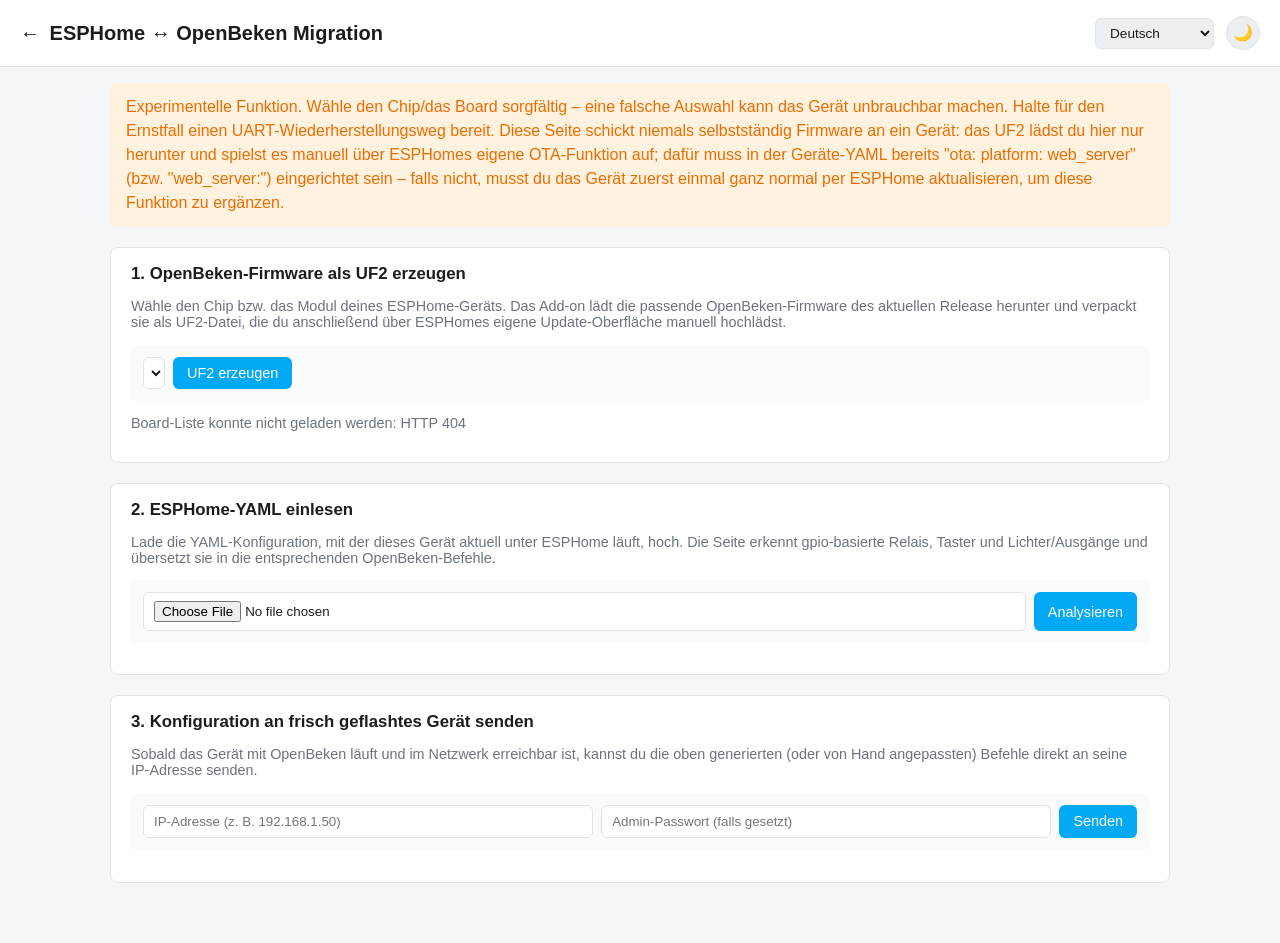
==== openbk7231t_manager/app/migrate.html @ b78ca2b4 "Add files via upload ## [1.4.0] - 2026-09-20  Added New "ESPHome ↔ OpenBeken" page (linked from t" ====
<!doctype html>
<html lang="de">
<head>
  <meta charset="utf-8">
  <meta name="viewport" content="width=device-width, initial-scale=1">
  <title>OpenBK7231T Manager - ESPHome-Migration</title>
  <link rel="stylesheet" href="static/style.css">
</head>
<body>
  <header class="topbar">
    <h1><a id="back-link" href="./" class="back-link" data-i18n-title="backToDevices" title="Zurück zur Geräteliste">←</a> <span data-i18n="migrateTitle">ESPHome ↔ OpenBeken Migration</span></h1>
    <div class="topbar-actions">
      <select id="lang-select" class="lang-select" title="Sprache / Language">
        <option value="de">Deutsch</option>
        <option value="en">English</option>
        <option value="en-US">English (US)</option>
        <option value="fr">Français</option>
        <option value="es">Español</option>
        <option value="pt">Português</option>
      </select>
      <button id="btn-theme-toggle" class="theme-toggle" type="button" data-i18n-title="themeToggle" title="Hell/Dunkel umschalten">🌙</button>
    </div>
  </header>

  <main>
    <section id="banner-warning" class="banner banner-warning">
      <span data-i18n="migrateWarning">
        Experimentelle Funktion. Wähle den Chip/das Board sorgfältig - eine
        falsche Auswahl kann das Gerät unbrauchbar machen. Halte für den
        Ernstfall einen UART-Wiederherstellungsweg bereit. Diese Seite
        schickt niemals selbstständig Firmware an ein Gerät: das UF2 lädst
        du hier nur herunter und spielst es manuell über ESPHomes eigene
        OTA-Funktion auf; dafür muss in der Geräte-YAML bereits
        "ota: platform: web_server" (bzw. "web_server:") eingerichtet sein
        - falls nicht, musst du das Gerät zuerst einmal ganz normal per
        ESPHome aktualisieren, um diese Funktion zu ergänzen.
      </span>
    </section>

    <section class="panel">
      <div class="panel-header">
        <h2 data-i18n="uf2Header">1. OpenBeken-Firmware als UF2 erzeugen</h2>
      </div>
      <p class="muted" data-i18n="uf2Intro">
        Wähle den Chip bzw. das Modul deines ESPHome-Geräts. Das Add-on lädt
        die passende OpenBeken-Firmware des aktuellen Release herunter und
        verpackt sie als UF2-Datei, die du anschließend über ESPHomes
        eigene Update-Oberfläche manuell hochlädst.
      </p>
      <div class="add-device-form">
        <select id="board-select"></select>
        <button id="btn-build-uf2" class="btn btn-primary" data-i18n="uf2Build">UF2 erzeugen</button>
      </div>
      <p id="uf2-status" class="muted"></p>
      <div id="uf2-result" hidden>
        <p><a id="uf2-download-link" class="btn btn-secondary" href="#" data-i18n="uf2Download">UF2 herunterladen</a></p>
        <ol class="instructions-list" data-i18n-html="uf2Instructions"></ol>
      </div>
    </section>

    <section class="panel">
      <div class="panel-header">
        <h2 data-i18n="yamlHeader">2. ESPHome-YAML einlesen</h2>
      </div>
      <p class="muted" data-i18n="yamlIntro">
        Lade die YAML-Konfiguration, mit der dieses Gerät aktuell unter
        ESPHome läuft, hoch. Die Seite erkennt gpio-basierte Relais,
        Taster und Lichter/Ausgänge und übersetzt sie in die entsprechenden
        OpenBeken-Befehle.
      </p>
      <div class="add-device-form">
        <input type="file" id="yaml-file" accept=".yaml,.yml,text/yaml">
        <button id="btn-parse-yaml" class="btn btn-primary" data-i18n="yamlAnalyze">Analysieren</button>
      </div>
      <p id="yaml-status" class="muted"></p>

      <div id="yaml-result" hidden>
        <div class="table-scroll">
          <table class="device-table">
            <thead>
              <tr>
                <th data-i18n="colPin">Pin</th>
                <th data-i18n="colRole">Rolle</th>
                <th data-i18n="colChannel">Kanal</th>
                <th data-i18n="colSource">Quelle</th>
              </tr>
            </thead>
            <tbody id="pin-rows"></tbody>
          </table>
        </div>

        <p id="yaml-warnings-title" class="muted" hidden data-i18n="yamlWarningsTitle">Nicht automatisch übersetzt:</p>
        <ul id="yaml-warnings"></ul>

        <p data-i18n="yamlCommandsLabel">Generierte Befehle (bei Bedarf vor dem Senden anpassen):</p>
        <textarea id="commands-textarea" class="commands-textarea" rows="6"></textarea>
        <div class="panel-actions">
          <button id="btn-copy-commands" class="btn btn-secondary" data-i18n="copyToClipboard">In Zwischenablage kopieren</button>
        </div>
      </div>
    </section>

    <section class="panel">
      <div class="panel-header">
        <h2 data-i18n="applyHeader">3. Konfiguration an frisch geflashtes Gerät senden</h2>
      </div>
      <p class="muted" data-i18n="applyIntro">
        Sobald das Gerät mit OpenBeken läuft und im Netzwerk erreichbar
        ist, kannst du die oben generierten (oder von Hand angepassten)
        Befehle direkt an seine IP-Adresse senden.
      </p>
      <div class="add-device-form">
        <input type="text" id="apply-ip" data-i18n-placeholder="applyIpPlaceholder" placeholder="IP-Adresse (z. B. 192.168.1.50)">
        <input type="password" id="apply-password" data-i18n-placeholder="applyPasswordPlaceholder" placeholder="Admin-Passwort (falls gesetzt)">
        <button id="btn-apply-config" class="btn btn-primary" data-i18n="applySend">Senden</button>
      </div>
      <ul id="apply-results"></ul>
    </section>
  </main>

  <script src="static/migrate.js"></script>
</body>
</html>
---- openbk7231t_manager/app/static/style.css ----
:root {
  --bg: #f5f6f8;
  --panel-bg: #ffffff;
  --text: #1c1c1c;
  --muted: #6b7280;
  --border: #e2e4e8;
  --primary: #03a9f4;
  --primary-dark: #0288d1;
  --danger: #d32f2f;
  --danger-bg: #fdecea;
  --danger-bg-hover: #fbd9d5;
  --success: #2e7d32;
  --success-bg: #e8f5e9;
  --warning: #ed6c02;
  --warning-bg: #fff3e0;
  --info-bg: #e3f2fd;
  --info-text: #01579b;
  --input-bg: #ffffff;
  --secondary-bg: #eceff1;
  --secondary-bg-hover: #dfe3e6;
  --form-bg: #fafafa;
  --overlay: rgba(0, 0, 0, 0.5);
  --shadow: rgba(0, 0, 0, 0.2);
}

/* Dark palette: applied when the OS/browser prefers dark AND the user
   hasn't explicitly chosen "light" with the toggle, or when the user has
   explicitly chosen "dark" with the toggle (data-theme attribute wins). */
@media (prefers-color-scheme: dark) {
  :root:not([data-theme="light"]) {
    --bg: #14161a;
    --panel-bg: #1e2126;
    --text: #e8eaed;
    --muted: #9aa0a6;
    --border: #33373e;
    --primary: #29b6f6;
    --primary-dark: #4fc3f7;
    --danger: #f28b82;
    --danger-bg: #3a2323;
    --danger-bg-hover: #4a2b2b;
    --success: #81c995;
    --success-bg: #1e3327;
    --warning: #fdd663;
    --warning-bg: #3a2f16;
    --info-bg: #1a2c3d;
    --info-text: #8ab4f8;
    --input-bg: #2a2e35;
    --secondary-bg: #2a2e35;
    --secondary-bg-hover: #34383f;
    --form-bg: #23262c;
    --overlay: rgba(0, 0, 0, 0.65);
    --shadow: rgba(0, 0, 0, 0.5);
  }
}

:root[data-theme="dark"] {
  --bg: #14161a;
  --panel-bg: #1e2126;
  --text: #e8eaed;
  --muted: #9aa0a6;
  --border: #33373e;
  --primary: #29b6f6;
  --primary-dark: #4fc3f7;
  --danger: #f28b82;
  --danger-bg: #3a2323;
  --danger-bg-hover: #4a2b2b;
  --success: #81c995;
  --success-bg: #1e3327;
  --warning: #fdd663;
  --warning-bg: #3a2f16;
  --info-bg: #1a2c3d;
  --info-text: #8ab4f8;
  --input-bg: #2a2e35;
  --secondary-bg: #2a2e35;
  --secondary-bg-hover: #34383f;
  --form-bg: #23262c;
  --overlay: rgba(0, 0, 0, 0.65);
  --shadow: rgba(0, 0, 0, 0.5);
}

* { box-sizing: border-box; }

body {
  margin: 0;
  font-family: -apple-system, BlinkMacSystemFont, "Segoe UI", Roboto, sans-serif;
  background: var(--bg);
  color: var(--text);
  transition: background-color 0.15s ease, color 0.15s ease;
}

.topbar {
  display: flex;
  align-items: center;
  justify-content: space-between;
  padding: 16px 20px;
  background: var(--panel-bg);
  border-bottom: 1px solid var(--border);
}

.topbar h1 { font-size: 1.25rem; margin: 0; }
.back-link { color: var(--text); text-decoration: none; margin-right: 4px; }
.back-link:hover { text-decoration: underline; }
.topbar-actions { display: flex; align-items: center; gap: 12px; }

.theme-toggle {
  display: inline-flex;
  align-items: center;
  justify-content: center;
  width: 34px;
  height: 34px;
  border-radius: 50%;
  border: 1px solid var(--border);
  background: var(--secondary-bg);
  color: var(--text);
  cursor: pointer;
  font-size: 1rem;
  line-height: 1;
}
.theme-toggle:hover { background: var(--secondary-bg-hover); }

.lang-select {
  padding: 6px 10px;
  border-radius: 6px;
  border: 1px solid var(--border);
  background: var(--secondary-bg);
  color: var(--text);
  font-size: 0.85rem;
  cursor: pointer;
}

main { padding: 16px 20px 40px; max-width: 1100px; margin: 0 auto; }

.panel {
  background: var(--panel-bg);
  border: 1px solid var(--border);
  border-radius: 8px;
  padding: 16px 20px;
  margin-bottom: 20px;
}

.panel-header {
  display: flex;
  align-items: center;
  justify-content: space-between;
  margin-bottom: 12px;
  flex-wrap: wrap;
  gap: 8px;
}
.panel-header h2 { font-size: 1.05rem; margin: 0; }
.panel-actions { display: flex; gap: 8px; flex-wrap: wrap; }

.btn {
  border: none;
  border-radius: 6px;
  padding: 8px 14px;
  font-size: 0.9rem;
  cursor: pointer;
  font-family: inherit;
}
a.btn { text-decoration: none; display: inline-flex; align-items: center; }
.btn-primary { background: var(--primary); color: white; }
.btn-primary:hover { background: var(--primary-dark); }
.btn-secondary { background: var(--secondary-bg); color: var(--text); }
.btn-secondary:hover { background: var(--secondary-bg-hover); }
.btn-link { background: transparent; color: var(--primary); }
.btn-danger { background: var(--danger-bg); color: var(--danger); }
.btn-danger:hover { background: var(--danger-bg-hover); }
.btn:disabled { opacity: 0.55; cursor: default; }
.btn-small { padding: 5px 10px; font-size: 0.8rem; }

.badge {
  background: var(--secondary-bg);
  border-radius: 999px;
  padding: 4px 12px;
  font-size: 0.85rem;
  color: var(--muted);
}
.badge-button {
  border: none;
  font: inherit;
  cursor: pointer;
}
.badge-button:hover { background: var(--secondary-bg-hover); }

.banner {
  border-radius: 8px;
  padding: 12px 16px;
  margin-bottom: 20px;
  display: flex;
  align-items: center;
  justify-content: space-between;
  gap: 12px;
}
.banner-info { background: var(--info-bg); color: var(--info-text); }
.banner-warning { background: var(--warning-bg); color: var(--warning); line-height: 1.5; }
/* Author rules setting display:flex on .banner would otherwise win over the
   browser's built-in "[hidden] { display: none }" rule even though the
   selector specificity is tied, because author stylesheets take priority
   over the UA stylesheet - so this needs to be spelled out explicitly
   (same pattern already used below for .modal-overlay[hidden]). Without
   this, the "no updates pending" banner never actually disappeared. */
.banner[hidden] { display: none; }

.add-device-form {
  display: flex;
  gap: 8px;
  flex-wrap: wrap;
  margin-bottom: 12px;
  padding: 12px;
  background: var(--form-bg);
  border-radius: 6px;
}
.add-device-form input {
  flex: 1 1 180px;
  padding: 8px 10px;
  border: 1px solid var(--border);
  border-radius: 6px;
  background: var(--input-bg);
  color: var(--text);
}

.error-text { color: var(--danger); font-size: 0.9rem; }
.muted { color: var(--muted); font-size: 0.9rem; }

.table-scroll { overflow-x: auto; -webkit-overflow-scrolling: touch; }
.device-table { width: 100%; border-collapse: collapse; }
.device-table th, .device-table td {
  text-align: left;
  padding: 10px 8px;
  border-bottom: 1px solid var(--border);
  font-size: 0.9rem;
}
.device-table th { color: var(--muted); font-weight: 600; font-size: 0.8rem; text-transform: uppercase; }
.empty-row { text-align: center; color: var(--muted); padding: 20px; }

.device-table tbody tr.device-row { cursor: pointer; }
.device-table tbody tr.device-row:hover { background: var(--secondary-bg); }
.device-table tbody tr.device-row td.no-detail,
.device-table tbody tr.device-row td.no-detail * { cursor: default; }

.device-name-cell { display: flex; align-items: center; gap: 6px; }
.device-name-cell .device-open-hint { color: var(--muted); font-size: 0.8rem; }
.device-name-text { cursor: pointer; }
.device-name-text:hover { text-decoration: underline; }

.icon-btn {
  display: inline-flex;
  align-items: center;
  justify-content: center;
  width: 32px;
  height: 32px;
  padding: 0;
  border-radius: 6px;
  border: none;
  background: transparent;
  cursor: pointer;
}
.icon-btn svg { width: 18px; height: 18px; }
.icon-btn:hover { background: var(--secondary-bg); }
.icon-btn:disabled { opacity: 0.4; cursor: default; }
.icon-btn.icon-btn-sync { color: var(--success); }
.icon-btn.icon-btn-delete { color: var(--muted); }
.icon-btn.icon-btn-open { color: var(--primary); }
.icon-btn.icon-btn-github { color: var(--text); text-decoration: none; }

input, select, textarea {
  font-family: inherit;
  color: var(--text);
  background: var(--input-bg);
  border: 1px solid var(--border);
  border-radius: 6px;
}

.status-pill {
  display: inline-block;
  padding: 3px 10px;
  border-radius: 999px;
  font-size: 0.8rem;
  font-weight: 500;
}
.status-online { background: var(--success-bg); color: var(--success); }
.status-offline { background: var(--secondary-bg); color: var(--muted); }
.status-update { background: var(--warning-bg); color: var(--warning); }
.status-success { background: var(--success-bg); color: var(--success); }
.status-failed { background: var(--danger-bg); color: var(--danger); }

.row-actions { display: flex; gap: 6px; flex-wrap: wrap; }

.settings-list {
  display: flex;
  flex-wrap: wrap;
  gap: 8px 28px;
  font-size: 0.9rem;
}
.settings-list .setting-item { display: flex; gap: 6px; align-items: baseline; white-space: nowrap; }
.settings-list .setting-label { color: var(--muted); }
.settings-list .setting-value { font-weight: 500; }

.version-cell .latest { color: var(--muted); font-size: 0.8rem; display: block; }

/* --- Modal (device sensor detail) -------------------------------------- */

.modal-overlay {
  position: fixed;
  inset: 0;
  background: var(--overlay);
  display: flex;
  align-items: center;
  justify-content: center;
  padding: 20px;
  z-index: 100;
}
.modal-overlay[hidden] { display: none; }

.modal {
  background: var(--panel-bg);
  border-radius: 10px;
  border: 1px solid var(--border);
  box-shadow: 0 12px 32px var(--shadow);
  width: 100%;
  max-width: 640px;
  max-height: 85vh;
  overflow-y: auto;
  padding: 20px 24px 24px;
}
.modal-header {
  display: flex;
  align-items: flex-start;
  justify-content: space-between;
  gap: 12px;
  margin-bottom: 4px;
}
.modal-header h2 { margin: 0; font-size: 1.1rem; }
.modal-subtitle { color: var(--muted); font-size: 0.85rem; margin: 2px 0 16px; }

.modal-name-input {
  font-size: 1.1rem;
  font-weight: 600;
  border: 1px solid transparent;
  background: transparent;
  padding: 2px 4px;
  margin: -2px 0 0 -5px;
  width: 100%;
  color: var(--text);
}
.modal-name-input:hover, .modal-name-input:focus {
  border-color: var(--border);
  background: var(--input-bg);
}

.release-notes {
  font-size: 0.9rem;
  line-height: 1.5;
}
.release-notes h3, .release-notes h4 { margin: 14px 0 6px; }
.release-notes h3:first-child, .release-notes h4:first-child { margin-top: 0; }
.release-notes p { margin: 0 0 10px; }
.release-notes ul { margin: 0 0 10px; padding-left: 22px; }
.release-notes li { margin: 2px 0; }
.release-notes code {
  background: var(--secondary-bg);
  border-radius: 4px;
  padding: 1px 5px;
  font-size: 0.85em;
}
.release-notes a { color: var(--primary); }

/* --- ESPHome migration page --------------------------------------------- */

.instructions-list { margin: 8px 0 0; padding-left: 22px; font-size: 0.9rem; line-height: 1.6; }
.instructions-list li { margin: 4px 0; }
.commands-textarea {
  width: 100%;
  font-family: ui-monospace, SFMono-Regular, Menlo, Consolas, monospace;
  font-size: 0.85rem;
  padding: 10px;
  resize: vertical;
  box-sizing: border-box;
}
#yaml-warnings, #apply-results {
  padding-left: 20px;
  font-size: 0.9rem;
  margin: 8px 0 16px;
}
#apply-results li.ok { color: var(--success); }
#apply-results li.fail { color: var(--danger); }

.sensor-category { margin-bottom: 18px; }
.sensor-category:last-child { margin-bottom: 0; }
.sensor-category-title {
  font-size: 0.8rem;
  font-weight: 600;
  text-transform: uppercase;
  letter-spacing: 0.03em;
  color: var(--muted);
  margin: 0 0 8px;
}

.sensor-grid {
  display: grid;
  grid-template-columns: repeat(auto-fill, minmax(160px, 1fr));
  gap: 12px;
}
.sensor-card {
  background: var(--form-bg);
  border: 1px solid var(--border);
  border-radius: 8px;
  padding: 10px 12px;
}
.sensor-card .sensor-label {
  color: var(--muted);
  font-size: 0.75rem;
  text-transform: uppercase;
  letter-spacing: 0.02em;
  cursor: pointer;
}
.sensor-card .sensor-label:hover { text-decoration: underline; }
.sensor-card .sensor-label-input {
  font-size: 0.75rem;
  text-transform: uppercase;
  letter-spacing: 0.02em;
  width: 100%;
  padding: 1px 3px;
}
.sensor-card .sensor-value { font-size: 1.15rem; font-weight: 600; margin-top: 2px; }
.sensor-card .sensor-unit { font-size: 0.8rem; color: var(--muted); margin-left: 4px; font-weight: 400; }
.sensor-card .sensor-value.rssi-good { color: var(--success); }
.sensor-card .sensor-value.rssi-medium { color: var(--warning); }
.sensor-card .sensor-value.rssi-bad { color: var(--danger); }

/* --- Notification channels --------------------------------------------- */

.channel-type-picker {
  display: flex;
  gap: 10px;
  margin-bottom: 14px;
  flex-wrap: wrap;
}
.channel-type-btn {
  display: flex;
  flex-direction: column;
  align-items: center;
  gap: 6px;
  padding: 12px 18px;
  border-radius: 10px;
  border: 2px solid var(--border);
  background: var(--form-bg);
  color: var(--text);
  cursor: pointer;
  font-size: 0.8rem;
}
.channel-type-btn svg { width: 28px; height: 28px; }
.channel-type-btn:hover { border-color: var(--primary); }
.channel-type-btn.selected { border-color: var(--primary); background: var(--info-bg); }

.channel-card {
  border: 1px solid var(--border);
  border-radius: 8px;
  padding: 12px 16px;
  margin-bottom: 12px;
  background: var(--form-bg);
}
.channel-card-header {
  display: flex;
  align-items: center;
  gap: 10px;
  margin-bottom: 8px;
}
.channel-card-header svg { width: 22px; height: 22px; flex-shrink: 0; }
.channel-card-header .channel-name { font-weight: 600; flex: 1; }
.channel-card-header .channel-type-label { color: var(--muted); font-size: 0.8rem; }
.channel-card-actions { display: flex; gap: 6px; flex-wrap: wrap; margin-top: 8px; }

.channel-form { display: grid; gap: 8px; margin-top: 6px; }
.channel-form label {
  font-size: 0.8rem;
  color: var(--muted);
  display: flex;
  flex-direction: column;
  gap: 4px;
}
.channel-form input, .channel-form textarea, .channel-form select {
  padding: 8px 10px;
  font-size: 0.9rem;
}
.channel-form textarea { resize: vertical; min-height: 60px; }
.channel-form .field-hint { font-size: 0.75rem; color: var(--muted); font-weight: 400; }
.channel-form .checkbox-row { flex-direction: row; align-items: center; }

.new-channel-form {
  border: 1px dashed var(--border);
  border-radius: 8px;
  padding: 14px 16px;
  margin-bottom: 16px;
}

.test-result { font-size: 0.85rem; margin-top: 6px; }
.test-result.ok { color: var(--success); }
.test-result.fail { color: var(--danger); }

/* --- Mobile / small-screen layout -------------------------------------- */

@media (max-width: 640px) {
  .topbar {
    flex-wrap: wrap;
    row-gap: 10px;
    padding: 12px 14px;
  }
  .topbar h1 {
    font-size: 1.05rem;
    flex: 1 1 100%;
    white-space: normal;
  }
  .topbar-actions {
    width: 100%;
    flex-wrap: wrap;
    justify-content: flex-start;
    gap: 8px;
  }
  .topbar-actions .lang-select { flex: 1 1 auto; }
  .topbar-actions #btn-check-release,
  .topbar-actions #btn-migrate { flex: 1 1 auto; text-align: center; }

  main { padding: 12px 12px 32px; }

  .panel { padding: 12px 14px; }
  .panel-header { flex-direction: column; align-items: stretch; }
  .panel-actions { width: 100%; }
  .panel-actions .btn { flex: 1 1 auto; }

  .add-device-form { flex-direction: column; }
  .add-device-form input,
  .add-device-form select,
  .add-device-form button { width: 100%; flex: 1 1 auto; }

  .device-table { font-size: 0.85rem; }
  .device-table th, .device-table td { padding: 8px 6px; white-space: nowrap; }

  .settings-list { flex-direction: column; gap: 10px; }

  .modal-overlay { padding: 10px; }
  .modal { padding: 16px; max-height: 92vh; }

  .channel-type-picker { justify-content: space-between; }
  .channel-type-btn { flex: 1 1 28%; padding: 10px 6px; font-size: 0.75rem; }
  .channel-type-btn svg { width: 22px; height: 22px; }

  .row-actions { justify-content: flex-start; }
}
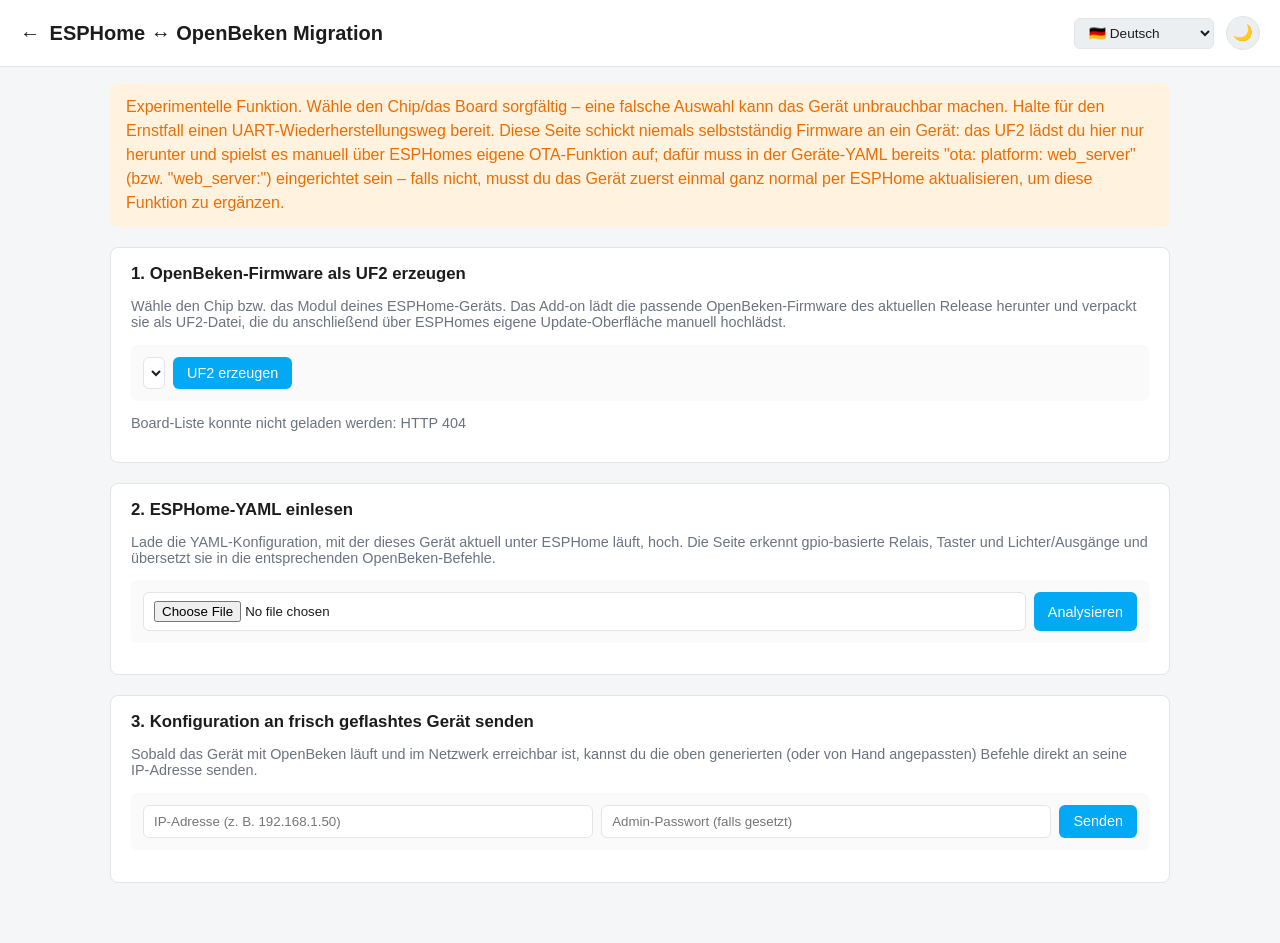
==== commit 56bf40c5: "## [1.6.0] [1.6.0] - 2026-09-29  Added - Collapsible panels on the main page: click a panel's hea" ====
--- a/openbk7231t_manager/app/migrate.html
+++ b/openbk7231t_manager/app/migrate.html
@@ -11,12 +11,31 @@
     <h1><a id="back-link" href="./" class="back-link" data-i18n-title="backToDevices" title="Zurück zur Geräteliste">←</a> <span data-i18n="migrateTitle">ESPHome ↔ OpenBeken Migration</span></h1>
     <div class="topbar-actions">
       <select id="lang-select" class="lang-select" title="Sprache / Language">
-        <option value="de">Deutsch</option>
-        <option value="en">English</option>
-        <option value="en-US">English (US)</option>
-        <option value="fr">Français</option>
-        <option value="es">Español</option>
-        <option value="pt">Português</option>
+        <option value="de">🇩🇪 Deutsch</option>
+        <option value="en">🇬🇧 English</option>
+        <option value="en-US">🇺🇸 English (US)</option>
+        <option value="bg">🇧🇬 Български</option>
+        <option value="hr">🇭🇷 Hrvatski</option>
+        <option value="cs">🇨🇿 Čeština</option>
+        <option value="da">🇩🇰 Dansk</option>
+        <option value="nl">🇳🇱 Nederlands</option>
+        <option value="et">🇪🇪 Eesti</option>
+        <option value="fi">🇫🇮 Suomi</option>
+        <option value="fr">🇫🇷 Français</option>
+        <option value="el">🇬🇷 Ελληνικά</option>
+        <option value="hu">🇭🇺 Magyar</option>
+        <option value="ga">🇮🇪 Gaeilge</option>
+        <option value="it">🇮🇹 Italiano</option>
+        <option value="lv">🇱🇻 Latviešu</option>
+        <option value="lt">🇱🇹 Lietuvių</option>
+        <option value="mt">🇲🇹 Malti</option>
+        <option value="pl">🇵🇱 Polski</option>
+        <option value="pt">🇵🇹 Português</option>
+        <option value="ro">🇷🇴 Română</option>
+        <option value="sk">🇸🇰 Slovenčina</option>
+        <option value="sl">🇸🇮 Slovenščina</option>
+        <option value="es">🇪🇸 Español</option>
+        <option value="sv">🇸🇪 Svenska</option>
       </select>
       <button id="btn-theme-toggle" class="theme-toggle" type="button" data-i18n-title="themeToggle" title="Hell/Dunkel umschalten">🌙</button>
     </div>
--- a/openbk7231t_manager/app/static/style.css
+++ b/openbk7231t_manager/app/static/style.css
@@ -149,6 +149,30 @@
 .panel-header h2 { font-size: 1.05rem; margin: 0; }
 .panel-actions { display: flex; gap: 8px; flex-wrap: wrap; }
 
+.panel-toggle {
+  display: flex;
+  align-items: center;
+  gap: 8px;
+  background: none;
+  border: none;
+  padding: 0;
+  margin: 0;
+  font: inherit;
+  color: inherit;
+  cursor: pointer;
+  text-align: left;
+}
+.panel-toggle:focus-visible { outline: 2px solid var(--accent, #3b82f6); outline-offset: 2px; border-radius: 4px; }
+.panel-chevron {
+  display: inline-block;
+  font-size: 0.85em;
+  line-height: 1;
+  transition: transform 0.15s ease;
+  transform: rotate(0deg);
+}
+.panel-toggle[aria-expanded="true"] .panel-chevron { transform: rotate(90deg); }
+.panel-body { margin-top: 4px; }
+
 .btn {
   border: none;
   border-radius: 6px;
@@ -297,6 +321,37 @@
 .settings-list .setting-value { font-weight: 500; }
 
 .version-cell .latest { color: var(--muted); font-size: 0.8rem; display: block; }
+
+/* --- Firmware cache ------------------------------------------------------ */
+
+.cache-settings-form {
+  display: flex;
+  flex-wrap: wrap;
+  align-items: center;
+  gap: 14px 20px;
+  margin-top: 12px;
+  padding: 12px;
+  background: var(--form-bg);
+  border-radius: 6px;
+}
+.cache-setting-field {
+  display: flex;
+  flex-direction: column;
+  gap: 4px;
+  font-size: 0.85rem;
+  color: var(--muted);
+}
+.cache-setting-field input {
+  width: 100px;
+  padding: 6px 8px;
+}
+.cache-setting-checkbox {
+  display: flex;
+  align-items: center;
+  gap: 6px;
+  font-size: 0.9rem;
+}
+.cache-setting-checkbox input { width: 16px; height: 16px; }
 
 /* --- Modal (device sensor detail) -------------------------------------- */
 
@@ -538,6 +593,10 @@
 
   .settings-list { flex-direction: column; gap: 10px; }
 
+  .cache-settings-form { flex-direction: column; align-items: stretch; }
+  .cache-setting-field input { width: 100%; }
+  .cache-settings-form .btn { width: 100%; }
+
   .modal-overlay { padding: 10px; }
   .modal { padding: 16px; max-height: 92vh; }
 
